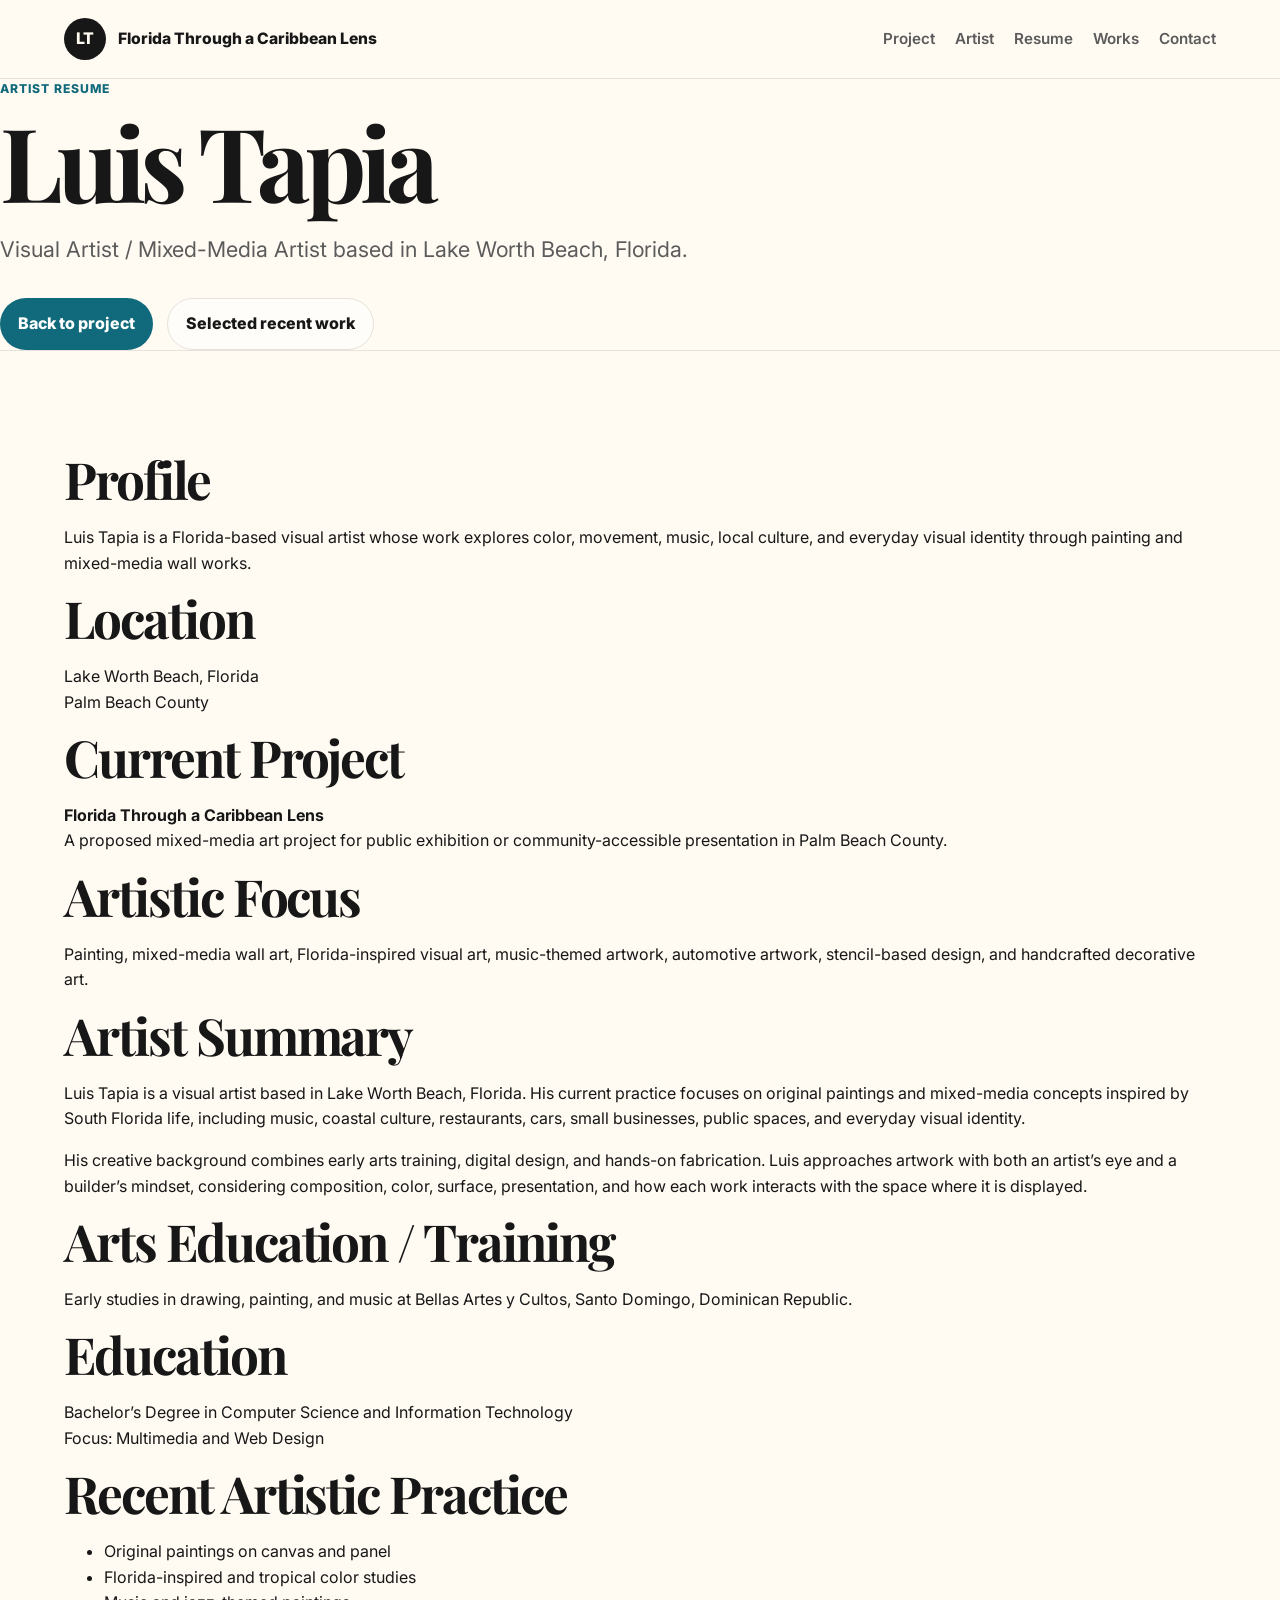
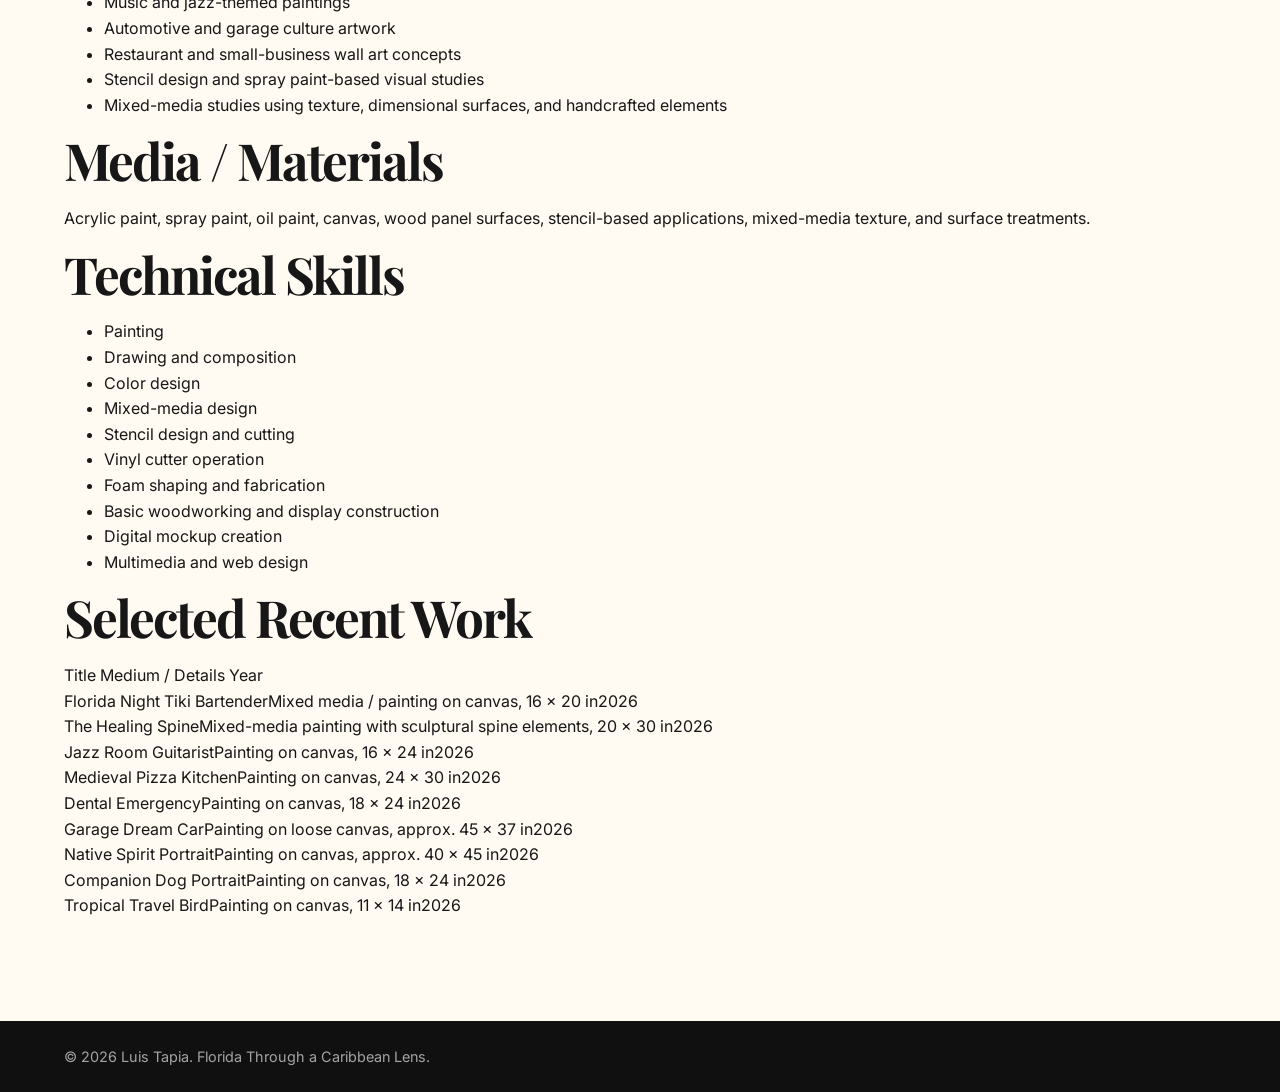
==== resume.html @ c3d3dc78 "Add files via upload" ====
<!doctype html>
<html lang="en">
<head>
  <meta charset="utf-8">
  <meta name="viewport" content="width=device-width, initial-scale=1">
  <title>Artist Resume | Luis Tapia</title>
  <meta name="description" content="Artist resume for Luis Tapia, a Lake Worth Beach based visual artist and mixed-media artist developing Florida Through a Caribbean Lens.">
  <link rel="preconnect" href="https://fonts.googleapis.com">
  <link rel="preconnect" href="https://fonts.gstatic.com" crossorigin>
  <link href="https://fonts.googleapis.com/css2?family=Inter:wght@400;500;600;700;800&family=Playfair+Display:wght@600;700&display=swap" rel="stylesheet">
  <link rel="stylesheet" href="styles.css">
</head>
<body>
  <header class="site-header">
    <a class="brand" href="index.html#top" aria-label="Florida Through a Caribbean Lens home">
      <span class="brand-mark">LT</span>
      <span class="brand-text">Florida Through a Caribbean Lens</span>
    </a>
    <nav class="nav" aria-label="Main navigation">
      <a href="index.html#project">Project</a>
      <a href="index.html#artist">Artist</a>
      <a class="active" href="resume.html">Resume</a>
      <a href="index.html#works">Works</a>
      <a href="index.html#contact">Contact</a>
    </nav>
  </header>

  <main>
    <section class="resume-hero">
      <p class="eyebrow">Artist Resume</p>
      <h1>Luis Tapia</h1>
      <p class="hero-text">Visual Artist / Mixed-Media Artist based in Lake Worth Beach, Florida.</p>
      <div class="hero-actions">
        <a class="button primary" href="index.html">Back to project</a>
        <a class="button secondary" href="#selected-work">Selected recent work</a>
      </div>
    </section>

    <section class="section resume-section">
      <div class="resume-layout">
        <aside class="resume-sidebar">
          <div class="resume-card">
            <h2>Profile</h2>
            <p>Luis Tapia is a Florida-based visual artist whose work explores color, movement, music, local culture, and everyday visual identity through painting and mixed-media wall works.</p>
          </div>
          <div class="resume-card">
            <h2>Location</h2>
            <p>Lake Worth Beach, Florida<br>Palm Beach County</p>
          </div>
          <div class="resume-card">
            <h2>Current Project</h2>
            <p><strong>Florida Through a Caribbean Lens</strong><br>A proposed mixed-media art project for public exhibition or community-accessible presentation in Palm Beach County.</p>
          </div>
        </aside>

        <div class="resume-main">
          <article class="resume-block">
            <h2>Artistic Focus</h2>
            <p>Painting, mixed-media wall art, Florida-inspired visual art, music-themed artwork, automotive artwork, stencil-based design, and handcrafted decorative art.</p>
          </article>

          <article class="resume-block">
            <h2>Artist Summary</h2>
            <p>Luis Tapia is a visual artist based in Lake Worth Beach, Florida. His current practice focuses on original paintings and mixed-media concepts inspired by South Florida life, including music, coastal culture, restaurants, cars, small businesses, public spaces, and everyday visual identity.</p>
            <p>His creative background combines early arts training, digital design, and hands-on fabrication. Luis approaches artwork with both an artist’s eye and a builder’s mindset, considering composition, color, surface, presentation, and how each work interacts with the space where it is displayed.</p>
          </article>

          <article class="resume-block">
            <h2>Arts Education / Training</h2>
            <p>Early studies in drawing, painting, and music at Bellas Artes y Cultos, Santo Domingo, Dominican Republic.</p>
          </article>

          <article class="resume-block">
            <h2>Education</h2>
            <p>Bachelor’s Degree in Computer Science and Information Technology<br>Focus: Multimedia and Web Design</p>
          </article>

          <article class="resume-block">
            <h2>Recent Artistic Practice</h2>
            <ul class="plain-list">
              <li>Original paintings on canvas and panel</li>
              <li>Florida-inspired and tropical color studies</li>
              <li>Music and jazz-themed paintings</li>
              <li>Automotive and garage culture artwork</li>
              <li>Restaurant and small-business wall art concepts</li>
              <li>Stencil design and spray paint-based visual studies</li>
              <li>Mixed-media studies using texture, dimensional surfaces, and handcrafted elements</li>
            </ul>
          </article>

          <article class="resume-block">
            <h2>Media / Materials</h2>
            <p>Acrylic paint, spray paint, oil paint, canvas, wood panel surfaces, stencil-based applications, mixed-media texture, and surface treatments.</p>
          </article>

          <article class="resume-block">
            <h2>Technical Skills</h2>
            <ul class="tag-list">
              <li>Painting</li>
              <li>Drawing and composition</li>
              <li>Color design</li>
              <li>Mixed-media design</li>
              <li>Stencil design and cutting</li>
              <li>Vinyl cutter operation</li>
              <li>Foam shaping and fabrication</li>
              <li>Basic woodworking and display construction</li>
              <li>Digital mockup creation</li>
              <li>Multimedia and web design</li>
            </ul>
          </article>

          <article id="selected-work" class="resume-block">
            <h2>Selected Recent Work</h2>
            <div class="resume-table" role="table" aria-label="Selected recent work">
              <div role="row" class="resume-table-head">
                <span role="columnheader">Title</span>
                <span role="columnheader">Medium / Details</span>
                <span role="columnheader">Year</span>
              </div>
              <div role="row"><span>Florida Night Tiki Bartender</span><span>Mixed media / painting on canvas, 16 × 20 in</span><span>2026</span></div>
              <div role="row"><span>The Healing Spine</span><span>Mixed-media painting with sculptural spine elements, 20 × 30 in</span><span>2026</span></div>
              <div role="row"><span>Jazz Room Guitarist</span><span>Painting on canvas, 16 × 24 in</span><span>2026</span></div>
              <div role="row"><span>Medieval Pizza Kitchen</span><span>Painting on canvas, 24 × 30 in</span><span>2026</span></div>
              <div role="row"><span>Dental Emergency</span><span>Painting on canvas, 18 × 24 in</span><span>2026</span></div>
              <div role="row"><span>Garage Dream Car</span><span>Painting on loose canvas, approx. 45 × 37 in</span><span>2026</span></div>
              <div role="row"><span>Native Spirit Portrait</span><span>Painting on canvas, approx. 40 × 45 in</span><span>2026</span></div>
              <div role="row"><span>Companion Dog Portrait</span><span>Painting on canvas, 18 × 24 in</span><span>2026</span></div>
              <div role="row"><span>Tropical Travel Bird</span><span>Painting on canvas, 11 × 14 in</span><span>2026</span></div>
            </div>
          </article>
        </div>
      </div>
    </section>
  </main>

  <footer class="site-footer">
    <p>© <span id="year"></span> Luis Tapia. Florida Through a Caribbean Lens.</p>
  </footer>

  <script>
    document.getElementById('year').textContent = new Date().getFullYear();
  </script>
</body>
</html>
---- styles.css ----
:root {
  --ink: #171717;
  --muted: #5b5b5b;
  --line: #e7e2da;
  --paper: #fffaf2;
  --paper-alt: #f4ecdf;
  --accent: #116a7b;
  --accent-dark: #0b4652;
  --coral: #d9664c;
  --sun: #f2b84b;
  --white: #ffffff;
  --shadow: 0 22px 60px rgba(23, 23, 23, 0.12);
}

* { box-sizing: border-box; }
html { scroll-behavior: smooth; }
body {
  margin: 0;
  font-family: Inter, system-ui, -apple-system, BlinkMacSystemFont, "Segoe UI", sans-serif;
  color: var(--ink);
  background: var(--paper);
  line-height: 1.6;
}

a { color: inherit; }

.site-header {
  position: sticky;
  top: 0;
  z-index: 20;
  display: flex;
  align-items: center;
  justify-content: space-between;
  gap: 24px;
  padding: 18px clamp(20px, 5vw, 72px);
  background: rgba(255, 250, 242, 0.92);
  backdrop-filter: blur(14px);
  border-bottom: 1px solid var(--line);
}

.brand {
  display: inline-flex;
  align-items: center;
  gap: 12px;
  text-decoration: none;
  font-weight: 800;
}

.brand-mark {
  display: inline-grid;
  place-items: center;
  width: 42px;
  height: 42px;
  border-radius: 50%;
  background: var(--ink);
  color: var(--paper);
  font-weight: 800;
  letter-spacing: -0.05em;
}

.brand-text { font-size: 0.98rem; }

.nav {
  display: flex;
  align-items: center;
  gap: 20px;
  font-size: 0.95rem;
  color: var(--muted);
}

.nav a {
  text-decoration: none;
  font-weight: 600;
}

.nav a:hover { color: var(--ink); }

.hero {
  display: grid;
  grid-template-columns: minmax(0, 1.4fr) minmax(280px, 0.6fr);
  gap: clamp(32px, 7vw, 88px);
  align-items: center;
  min-height: 78vh;
  padding: clamp(64px, 10vw, 128px) clamp(20px, 5vw, 72px);
  background:
    radial-gradient(circle at 80% 20%, rgba(242, 184, 75, 0.28), transparent 34%),
    radial-gradient(circle at 18% 12%, rgba(217, 102, 76, 0.18), transparent 28%),
    linear-gradient(135deg, #fffaf2 0%, #f7efe3 100%);
}

.eyebrow,
.section-kicker {
  margin: 0 0 14px;
  color: var(--accent);
  font-weight: 800;
  letter-spacing: 0.08em;
  text-transform: uppercase;
  font-size: 0.76rem;
}

h1, h2, h3, p { margin-top: 0; }

h1 {
  max-width: 920px;
  margin-bottom: 22px;
  font-family: "Playfair Display", Georgia, serif;
  font-size: clamp(3.1rem, 8vw, 7.2rem);
  line-height: 0.95;
  letter-spacing: -0.055em;
}

h2 {
  font-family: "Playfair Display", Georgia, serif;
  font-size: clamp(2rem, 4vw, 3.8rem);
  line-height: 1.05;
  letter-spacing: -0.04em;
  margin-bottom: 18px;
}

h3 {
  font-size: 1.15rem;
  line-height: 1.25;
  margin-bottom: 8px;
}

.hero-text {
  max-width: 760px;
  color: var(--muted);
  font-size: clamp(1.08rem, 2vw, 1.35rem);
}

.hero-actions {
  display: flex;
  flex-wrap: wrap;
  gap: 14px;
  margin-top: 32px;
}

.button {
  display: inline-flex;
  align-items: center;
  justify-content: center;
  min-height: 48px;
  padding: 12px 18px;
  border-radius: 999px;
  text-decoration: none;
  font-weight: 800;
}

.button.primary {
  color: var(--white);
  background: var(--accent);
}

.button.primary:hover { background: var(--accent-dark); }

.button.secondary {
  border: 1px solid var(--line);
  color: var(--ink);
  background: rgba(255, 255, 255, 0.6);
}

.hero-card {
  padding: 32px;
  border-radius: 30px;
  background: var(--ink);
  color: var(--white);
  box-shadow: var(--shadow);
  transform: rotate(1deg);
}

.card-label {
  margin-bottom: 8px;
  color: var(--sun);
  font-size: 0.8rem;
  text-transform: uppercase;
  letter-spacing: 0.08em;
  font-weight: 800;
}

.card-title {
  margin-bottom: 16px;
  font-family: "Playfair Display", Georgia, serif;
  font-size: 2rem;
  line-height: 1.05;
}

.card-detail { color: rgba(255, 255, 255, 0.78); }

.section {
  padding: clamp(56px, 8vw, 110px) clamp(20px, 5vw, 72px);
  border-top: 1px solid var(--line);
}

.two-column {
  display: grid;
  grid-template-columns: minmax(220px, 0.8fr) minmax(0, 1.2fr);
  gap: clamp(30px, 6vw, 84px);
}

.section-body {
  color: var(--muted);
  font-size: 1.08rem;
}

.section-body p { margin-bottom: 18px; }
.muted { background: var(--paper-alt); }

.grid-three {
  display: grid;
  grid-template-columns: repeat(3, minmax(0, 1fr));
  gap: 18px;
  background: var(--accent-dark);
}

.info-card {
  min-height: 210px;
  padding: 28px;
  border-radius: 24px;
  background: rgba(255, 255, 255, 0.95);
}

.info-card p { color: var(--muted); margin: 0; }

.section-header {
  max-width: 780px;
  margin-bottom: 34px;
}

.section-header p { color: var(--muted); font-size: 1.08rem; }

.work-grid {
  display: grid;
  grid-template-columns: repeat(3, minmax(0, 1fr));
  gap: 18px;
}

.work-card {
  border: 1px solid var(--line);
  border-radius: 24px;
  overflow: hidden;
  background: var(--white);
  box-shadow: 0 16px 40px rgba(23, 23, 23, 0.06);
}

.work-image {
  display: grid;
  place-items: center;
  aspect-ratio: 4 / 3;
  font-weight: 800;
  color: rgba(255, 255, 255, 0.82);
  letter-spacing: 0.08em;
  text-transform: uppercase;
  background:
    linear-gradient(135deg, rgba(17, 106, 123, 0.95), rgba(217, 102, 76, 0.95)),
    radial-gradient(circle at 20% 20%, rgba(242, 184, 75, 0.7), transparent 36%);
}

.work-card h3,
.work-card p {
  padding-inline: 20px;
}

.work-card h3 {
  margin-top: 20px;
}

.work-card p {
  color: var(--muted);
  font-size: 0.95rem;
  margin-bottom: 22px;
}

.check-list {
  display: grid;
  gap: 12px;
  padding: 0;
  margin: 0;
  list-style: none;
}

.check-list li {
  position: relative;
  padding-left: 34px;
}

.check-list li::before {
  content: "✓";
  position: absolute;
  left: 0;
  top: 0;
  display: inline-grid;
  place-items: center;
  width: 24px;
  height: 24px;
  border-radius: 50%;
  color: var(--white);
  background: var(--accent);
  font-size: 0.85rem;
  font-weight: 900;
}

.contact-section {
  background: var(--ink);
  color: var(--white);
}

.contact-section .section-kicker { color: var(--sun); }
.contact-section p { color: rgba(255, 255, 255, 0.78); }
.small-note { font-size: 0.95rem; }

.site-footer {
  padding: 24px clamp(20px, 5vw, 72px);
  background: #101010;
  color: rgba(255, 255, 255, 0.62);
  font-size: 0.9rem;
}

.site-footer p { margin: 0; }

@media (max-width: 900px) {
  .site-header {
    align-items: flex-start;
    flex-direction: column;
  }

  .nav {
    flex-wrap: wrap;
    gap: 12px 18px;
  }

  .hero,
  .two-column,
  .grid-three,
  .work-grid {
    grid-template-columns: 1fr;
  }

  .hero { min-height: auto; }
}

@media (max-width: 560px) {
  .brand-text { max-width: 220px; }
  .hero-card { transform: none; }
}
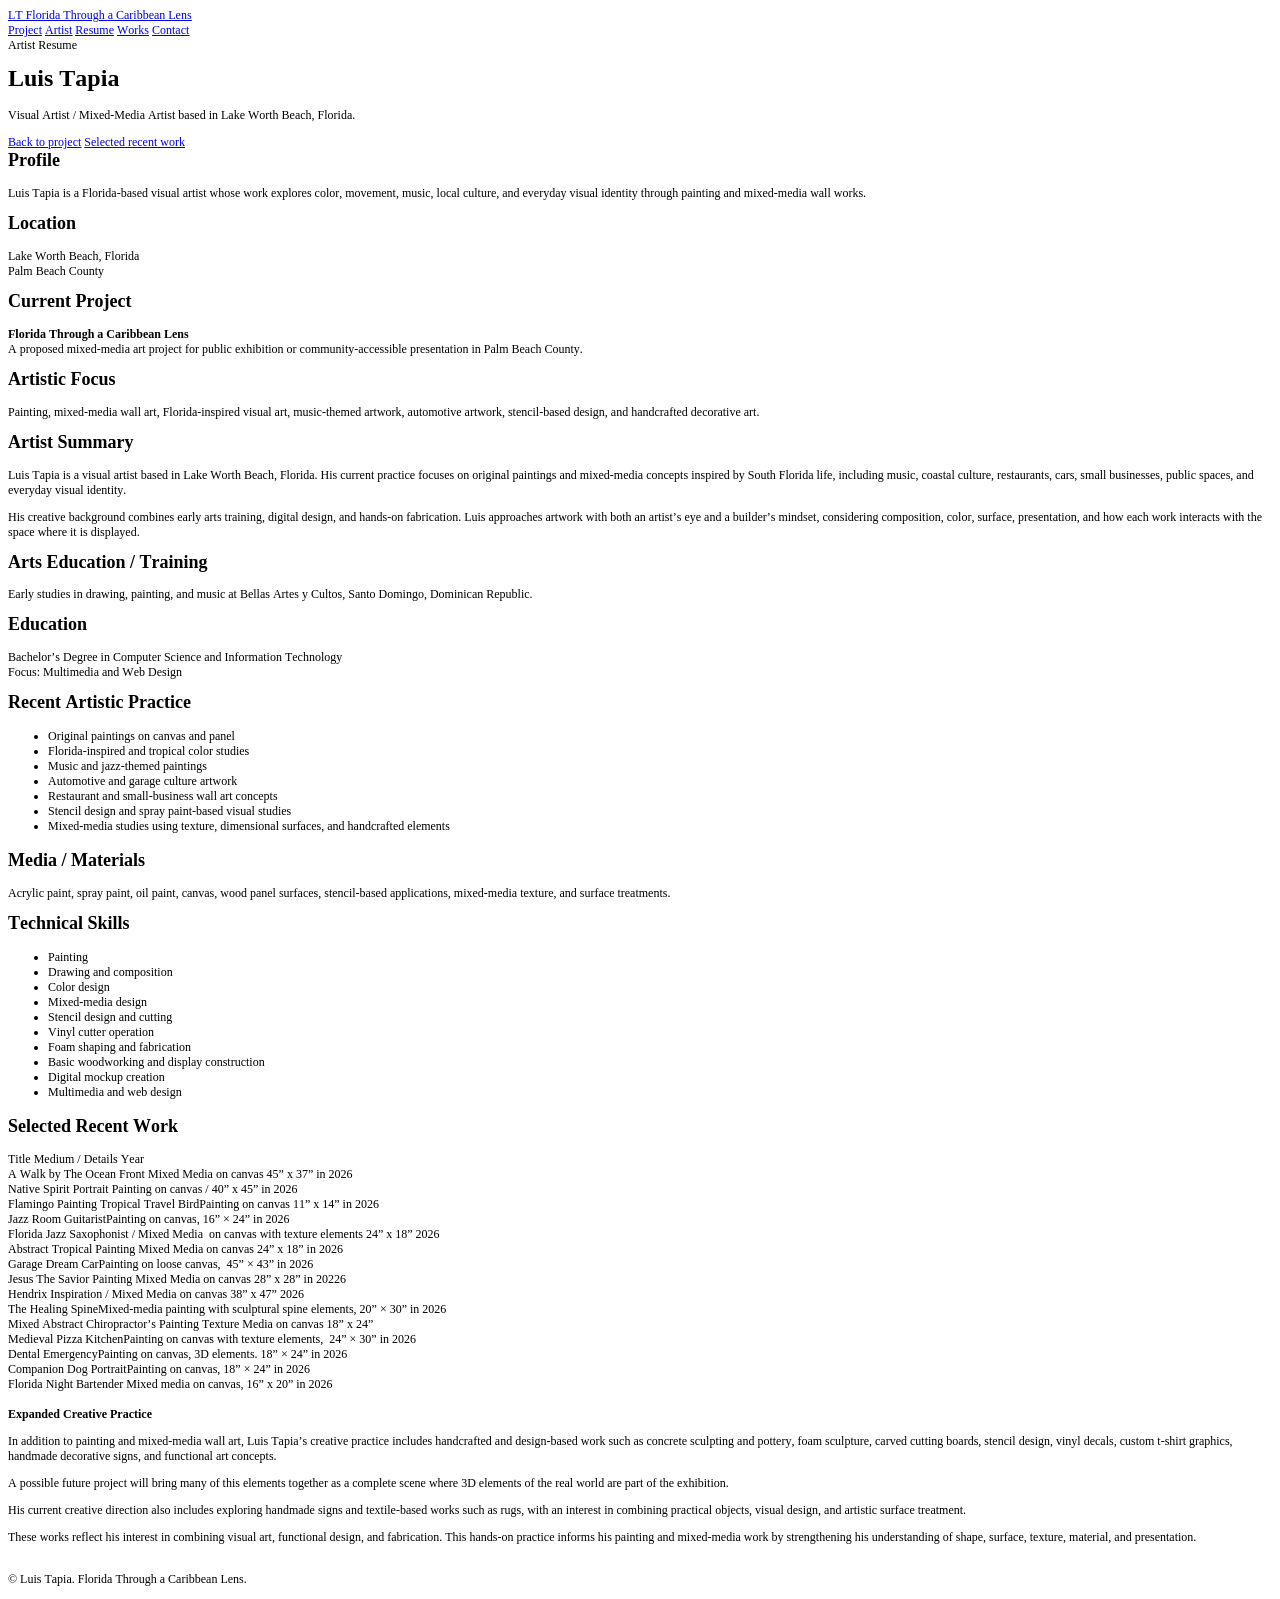
==== commit d380d662: "Add files via upload" ====
--- a/resume.html
+++ b/resume.html
@@ -1,144 +1,100 @@
-<!doctype html>
-<html lang="en">
+<!DOCTYPE html PUBLIC "-//W3C//DTD HTML 4.01//EN" "http://www.w3.org/TR/html4/strict.dtd">
+<html>
 <head>
-  <meta charset="utf-8">
-  <meta name="viewport" content="width=device-width, initial-scale=1">
-  <title>Artist Resume | Luis Tapia</title>
-  <meta name="description" content="Artist resume for Luis Tapia, a Lake Worth Beach based visual artist and mixed-media artist developing Florida Through a Caribbean Lens.">
-  <link rel="preconnect" href="https://fonts.googleapis.com">
-  <link rel="preconnect" href="https://fonts.gstatic.com" crossorigin>
-  <link href="https://fonts.googleapis.com/css2?family=Inter:wght@400;500;600;700;800&family=Playfair+Display:wght@600;700&display=swap" rel="stylesheet">
-  <link rel="stylesheet" href="styles.css">
+  <meta http-equiv="Content-Type" content="text/html; charset=utf-8">
+  <meta http-equiv="Content-Style-Type" content="text/css">
+  <title></title>
+  <meta name="Description" content="Artist resume for Luis Tapia, a Lake Worth Beach based visual artist and mixed-media artist developing Florida Through a Caribbean Lens.">
+  <meta name="Generator" content="Cocoa HTML Writer">
+  <meta name="CocoaVersion" content="2685.3">
+  <style type="text/css">
+    p.p1 {margin: 0.0px 0.0px 0.0px 0.0px; font: 12.0px Times; color: #0000e9; -webkit-text-stroke: #0000e9}
+    p.p2 {margin: 0.0px 0.0px 12.0px 0.0px; font: 12.0px Times; -webkit-text-stroke: #000000}
+    p.p5 {margin: 0.0px 0.0px 0.0px 0.0px; font: 12.0px Times; -webkit-text-stroke: #000000}
+    p.p6 {margin: 0.0px 0.0px 0.0px 0.0px; font: 12.0px Times; -webkit-text-stroke: #000000; min-height: 14.0px}
+    li.li5 {margin: 0.0px 0.0px 0.0px 0.0px; font: 12.0px Times; -webkit-text-stroke: #000000}
+    span.s1 {text-decoration: underline ; font-kerning: none}
+    span.s2 {font-kerning: none; color: #000000; -webkit-text-stroke: 0px #000000}
+    span.s3 {text-decoration: underline ; font-kerning: none; -webkit-text-stroke: 0px #0000e9}
+    span.s4 {font-kerning: none}
+    span.s5 {-webkit-text-stroke: 0px #000000}
+    ul.ul1 {list-style-type: disc}
+  </style>
 </head>
 <body>
-  <header class="site-header">
-    <a class="brand" href="index.html#top" aria-label="Florida Through a Caribbean Lens home">
-      <span class="brand-mark">LT</span>
-      <span class="brand-text">Florida Through a Caribbean Lens</span>
-    </a>
-    <nav class="nav" aria-label="Main navigation">
-      <a href="index.html#project">Project</a>
-      <a href="index.html#artist">Artist</a>
-      <a class="active" href="resume.html">Resume</a>
-      <a href="index.html#works">Works</a>
-      <a href="index.html#contact">Contact</a>
-    </nav>
-  </header>
-
-  <main>
-    <section class="resume-hero">
-      <p class="eyebrow">Artist Resume</p>
-      <h1>Luis Tapia</h1>
-      <p class="hero-text">Visual Artist / Mixed-Media Artist based in Lake Worth Beach, Florida.</p>
-      <div class="hero-actions">
-        <a class="button primary" href="index.html">Back to project</a>
-        <a class="button secondary" href="#selected-work">Selected recent work</a>
-      </div>
-    </section>
-
-    <section class="section resume-section">
-      <div class="resume-layout">
-        <aside class="resume-sidebar">
-          <div class="resume-card">
-            <h2>Profile</h2>
-            <p>Luis Tapia is a Florida-based visual artist whose work explores color, movement, music, local culture, and everyday visual identity through painting and mixed-media wall works.</p>
-          </div>
-          <div class="resume-card">
-            <h2>Location</h2>
-            <p>Lake Worth Beach, Florida<br>Palm Beach County</p>
-          </div>
-          <div class="resume-card">
-            <h2>Current Project</h2>
-            <p><strong>Florida Through a Caribbean Lens</strong><br>A proposed mixed-media art project for public exhibition or community-accessible presentation in Palm Beach County.</p>
-          </div>
-        </aside>
-
-        <div class="resume-main">
-          <article class="resume-block">
-            <h2>Artistic Focus</h2>
-            <p>Painting, mixed-media wall art, Florida-inspired visual art, music-themed artwork, automotive artwork, stencil-based design, and handcrafted decorative art.</p>
-          </article>
-
-          <article class="resume-block">
-            <h2>Artist Summary</h2>
-            <p>Luis Tapia is a visual artist based in Lake Worth Beach, Florida. His current practice focuses on original paintings and mixed-media concepts inspired by South Florida life, including music, coastal culture, restaurants, cars, small businesses, public spaces, and everyday visual identity.</p>
-            <p>His creative background combines early arts training, digital design, and hands-on fabrication. Luis approaches artwork with both an artist’s eye and a builder’s mindset, considering composition, color, surface, presentation, and how each work interacts with the space where it is displayed.</p>
-          </article>
-
-          <article class="resume-block">
-            <h2>Arts Education / Training</h2>
-            <p>Early studies in drawing, painting, and music at Bellas Artes y Cultos, Santo Domingo, Dominican Republic.</p>
-          </article>
-
-          <article class="resume-block">
-            <h2>Education</h2>
-            <p>Bachelor’s Degree in Computer Science and Information Technology<br>Focus: Multimedia and Web Design</p>
-          </article>
-
-          <article class="resume-block">
-            <h2>Recent Artistic Practice</h2>
-            <ul class="plain-list">
-              <li>Original paintings on canvas and panel</li>
-              <li>Florida-inspired and tropical color studies</li>
-              <li>Music and jazz-themed paintings</li>
-              <li>Automotive and garage culture artwork</li>
-              <li>Restaurant and small-business wall art concepts</li>
-              <li>Stencil design and spray paint-based visual studies</li>
-              <li>Mixed-media studies using texture, dimensional surfaces, and handcrafted elements</li>
-            </ul>
-          </article>
-
-          <article class="resume-block">
-            <h2>Media / Materials</h2>
-            <p>Acrylic paint, spray paint, oil paint, canvas, wood panel surfaces, stencil-based applications, mixed-media texture, and surface treatments.</p>
-          </article>
-
-          <article class="resume-block">
-            <h2>Technical Skills</h2>
-            <ul class="tag-list">
-              <li>Painting</li>
-              <li>Drawing and composition</li>
-              <li>Color design</li>
-              <li>Mixed-media design</li>
-              <li>Stencil design and cutting</li>
-              <li>Vinyl cutter operation</li>
-              <li>Foam shaping and fabrication</li>
-              <li>Basic woodworking and display construction</li>
-              <li>Digital mockup creation</li>
-              <li>Multimedia and web design</li>
-            </ul>
-          </article>
-
-          <article id="selected-work" class="resume-block">
-            <h2>Selected Recent Work</h2>
-            <div class="resume-table" role="table" aria-label="Selected recent work">
-              <div role="row" class="resume-table-head">
-                <span role="columnheader">Title</span>
-                <span role="columnheader">Medium / Details</span>
-                <span role="columnheader">Year</span>
-              </div>
-              <div role="row"><span>Florida Night Tiki Bartender</span><span>Mixed media / painting on canvas, 16 × 20 in</span><span>2026</span></div>
-              <div role="row"><span>The Healing Spine</span><span>Mixed-media painting with sculptural spine elements, 20 × 30 in</span><span>2026</span></div>
-              <div role="row"><span>Jazz Room Guitarist</span><span>Painting on canvas, 16 × 24 in</span><span>2026</span></div>
-              <div role="row"><span>Medieval Pizza Kitchen</span><span>Painting on canvas, 24 × 30 in</span><span>2026</span></div>
-              <div role="row"><span>Dental Emergency</span><span>Painting on canvas, 18 × 24 in</span><span>2026</span></div>
-              <div role="row"><span>Garage Dream Car</span><span>Painting on loose canvas, approx. 45 × 37 in</span><span>2026</span></div>
-              <div role="row"><span>Native Spirit Portrait</span><span>Painting on canvas, approx. 40 × 45 in</span><span>2026</span></div>
-              <div role="row"><span>Companion Dog Portrait</span><span>Painting on canvas, 18 × 24 in</span><span>2026</span></div>
-              <div role="row"><span>Tropical Travel Bird</span><span>Painting on canvas, 11 × 14 in</span><span>2026</span></div>
-            </div>
-          </article>
-        </div>
-      </div>
-    </section>
-  </main>
-
-  <footer class="site-footer">
-    <p>© <span id="year"></span> Luis Tapia. Florida Through a Caribbean Lens.</p>
-  </footer>
-
-  <script>
-    document.getElementById('year').textContent = new Date().getFullYear();
-  </script>
+<p class="p1"><span class="s1"><a href="file:///Users/luistapia/Downloads/index.html#top">LT Florida Through a Caribbean Lens</a></span></p>
+<p class="p1"><span class="s1"><a href="file:///Users/luistapia/Downloads/index.html#project">Project</a></span><span class="s2"> <a href="file:///Users/luistapia/Downloads/index.html#artist"><span class="s3">Artist</span></a> <a href="file:///Users/luistapia/Downloads/resume.html"><span class="s3">Resume</span></a> <a href="file:///Users/luistapia/Downloads/index.html#works"><span class="s3">Works</span></a> <a href="file:///Users/luistapia/Downloads/index.html#contact"><span class="s3">Contact</span></a></span></p>
+<p class="p2"><span class="s4">Artist Resume</span></p>
+<h1 style="margin: 0.0px 0.0px 16.1px 0.0px; font: 24.0px Times; -webkit-text-stroke: #000000"><span class="s4"><b>Luis Tapia</b></span></h1>
+<p class="p2"><span class="s4">Visual Artist / Mixed-Media Artist based in Lake Worth Beach, Florida.</span></p>
+<p class="p1"><span class="s1"><a href="file:///Users/luistapia/Downloads/index.html">Back to project</a></span><span class="s2"> </span><span class="s1">Selected recent work</span></p>
+<h2 style="margin: 0.0px 0.0px 14.9px 0.0px; font: 18.0px Times; -webkit-text-stroke: #000000"><span class="s4"><b>Profile</b></span></h2>
+<p class="p2"><span class="s4">Luis Tapia is a Florida-based visual artist whose work explores color, movement, music, local culture, and everyday visual identity through painting and mixed-media wall works.</span></p>
+<h2 style="margin: 0.0px 0.0px 14.9px 0.0px; font: 18.0px Times; -webkit-text-stroke: #000000"><span class="s4"><b>Location</b></span></h2>
+<p class="p2"><span class="s4">Lake Worth Beach, Florida<br>
+Palm Beach County</span></p>
+<h2 style="margin: 0.0px 0.0px 14.9px 0.0px; font: 18.0px Times; -webkit-text-stroke: #000000"><span class="s4"><b>Current Project</b></span></h2>
+<p class="p2"><span class="s4"><b>Florida Through a Caribbean Lens</b><br>
+A proposed mixed-media art project for public exhibition or community-accessible presentation in Palm Beach County.</span></p>
+<h2 style="margin: 0.0px 0.0px 14.9px 0.0px; font: 18.0px Times; -webkit-text-stroke: #000000"><span class="s4"><b>Artistic Focus</b></span></h2>
+<p class="p2"><span class="s4">Painting, mixed-media wall art, Florida-inspired visual art, music-themed artwork, automotive artwork, stencil-based design, and handcrafted decorative art.</span></p>
+<h2 style="margin: 0.0px 0.0px 14.9px 0.0px; font: 18.0px Times; -webkit-text-stroke: #000000"><span class="s4"><b>Artist Summary</b></span></h2>
+<p class="p2"><span class="s4">Luis Tapia is a visual artist based in Lake Worth Beach, Florida. His current practice focuses on original paintings and mixed-media concepts inspired by South Florida life, including music, coastal culture, restaurants, cars, small businesses, public spaces, and everyday visual identity.</span></p>
+<p class="p2"><span class="s4">His creative background combines early arts training, digital design, and hands-on fabrication. Luis approaches artwork with both an artist’s eye and a builder’s mindset, considering composition, color, surface, presentation, and how each work interacts with the space where it is displayed.</span></p>
+<h2 style="margin: 0.0px 0.0px 14.9px 0.0px; font: 18.0px Times; -webkit-text-stroke: #000000"><span class="s4"><b>Arts Education / Training</b></span></h2>
+<p class="p2"><span class="s4">Early studies in drawing, painting, and music at Bellas Artes y Cultos, Santo Domingo, Dominican Republic.</span></p>
+<h2 style="margin: 0.0px 0.0px 14.9px 0.0px; font: 18.0px Times; -webkit-text-stroke: #000000"><span class="s4"><b>Education</b></span></h2>
+<p class="p2"><span class="s4">Bachelor’s Degree in Computer Science and Information Technology<br>
+Focus: Multimedia and Web Design</span></p>
+<h2 style="margin: 0.0px 0.0px 14.9px 0.0px; font: 18.0px Times; -webkit-text-stroke: #000000"><span class="s4"><b>Recent Artistic Practice</b></span></h2>
+<ul class="ul1">
+  <li class="li5"><span class="s5"></span><span class="s4">Original paintings on canvas and panel</span></li>
+  <li class="li5"><span class="s5"></span><span class="s4">Florida-inspired and tropical color studies</span></li>
+  <li class="li5"><span class="s5"></span><span class="s4">Music and jazz-themed paintings</span></li>
+  <li class="li5"><span class="s5"></span><span class="s4">Automotive and garage culture artwork</span></li>
+  <li class="li5"><span class="s5"></span><span class="s4">Restaurant and small-business wall art concepts</span></li>
+  <li class="li5"><span class="s5"></span><span class="s4">Stencil design and spray paint-based visual studies</span></li>
+  <li class="li5"><span class="s5"></span><span class="s4">Mixed-media studies using texture, dimensional surfaces, and handcrafted elements</span></li>
+</ul>
+<h2 style="margin: 0.0px 0.0px 14.9px 0.0px; font: 18.0px Times; -webkit-text-stroke: #000000"><span class="s4"><b>Media / Materials</b></span></h2>
+<p class="p2"><span class="s4">Acrylic paint, spray paint, oil paint, canvas, wood panel surfaces, stencil-based applications, mixed-media texture, and surface treatments.</span></p>
+<h2 style="margin: 0.0px 0.0px 14.9px 0.0px; font: 18.0px Times; -webkit-text-stroke: #000000"><span class="s4"><b>Technical Skills</b></span></h2>
+<ul class="ul1">
+  <li class="li5"><span class="s5"></span><span class="s4">Painting</span></li>
+  <li class="li5"><span class="s5"></span><span class="s4">Drawing and composition</span></li>
+  <li class="li5"><span class="s5"></span><span class="s4">Color design</span></li>
+  <li class="li5"><span class="s5"></span><span class="s4">Mixed-media design</span></li>
+  <li class="li5"><span class="s5"></span><span class="s4">Stencil design and cutting</span></li>
+  <li class="li5"><span class="s5"></span><span class="s4">Vinyl cutter operation</span></li>
+  <li class="li5"><span class="s5"></span><span class="s4">Foam shaping and fabrication</span></li>
+  <li class="li5"><span class="s5"></span><span class="s4">Basic woodworking and display construction</span></li>
+  <li class="li5"><span class="s5"></span><span class="s4">Digital mockup creation</span></li>
+  <li class="li5"><span class="s5"></span><span class="s4">Multimedia and web design</span></li>
+</ul>
+<h2 style="margin: 0.0px 0.0px 14.9px 0.0px; font: 18.0px Times; -webkit-text-stroke: #000000"><span class="s4"><b>Selected Recent Work</b></span></h2>
+<p class="p5"><span class="s4">Title Medium / Details Year</span></p>
+<p class="p5"><span class="s4">A Walk by The Ocean Front Mixed Media on canvas 45” x 37” in 2026</span></p>
+<p class="p5"><span class="s4">Native Spirit Portrait Painting on canvas / 40” x 45” in 2026</span></p>
+<p class="p5"><span class="s4">Flamingo Painting Tropical Travel BirdPainting on canvas 11” x 14” in 2026</span></p>
+<p class="p5"><span class="s4">Jazz Room GuitaristPainting on canvas, 16” × 24” in 2026</span></p>
+<p class="p5"><span class="s4">Florida Jazz Saxophonist / Mixed Media<span class="Apple-converted-space">  </span>on canvas with texture elements 24” x 18” 2026</span></p>
+<p class="p5"><span class="s4">Abstract Tropical Painting Mixed Media on canvas 24” x 18” in 2026</span></p>
+<p class="p5"><span class="s4">Garage Dream CarPainting on loose canvas,<span class="Apple-converted-space">  </span>45” × 43” in 2026</span></p>
+<p class="p5"><span class="s4">Jesus The Savior Painting Mixed Media on canvas 28” x 28” in 20226</span></p>
+<p class="p5"><span class="s4">Hendrix Inspiration / Mixed Media on canvas 38” x 47” 2026</span></p>
+<p class="p5"><span class="s4">The Healing SpineMixed-media painting with sculptural spine elements, 20” × 30” in 2026</span></p>
+<p class="p5"><span class="s4">Mixed Abstract Chiropractor’s Painting Texture Media on canvas 18” x 24”</span></p>
+<p class="p5"><span class="s4">Medieval Pizza KitchenPainting on canvas with texture elements,<span class="Apple-converted-space">  </span>24” × 30” in 2026</span></p>
+<p class="p5"><span class="s4">Dental EmergencyPainting on canvas, 3D elements. 18” × 24” in 2026</span></p>
+<p class="p5"><span class="s4">Companion Dog PortraitPainting on canvas, 18” × 24” in 2026</span></p>
+<p class="p5"><span class="s4">Florida Night Bartender Mixed media on canvas, 16” x 20” in 2026</span></p>
+<p class="p6"><span class="s4"></span><br></p>
+<p class="p2"><span class="s4"><b>Expanded Creative Practice</b><b></b></span></p>
+<p class="p2"><span class="s4">In addition to painting and mixed-media wall art, Luis Tapia’s creative practice includes handcrafted and design-based work such as concrete sculpting and pottery, foam sculpture, carved cutting boards, stencil design, vinyl decals, custom t-shirt graphics, handmade decorative signs, and functional art concepts.</span></p>
+<p class="p2"><span class="s4">A possible future project will bring many of this elements together as a complete scene where 3D elements of the real world are part of the exhibition.</span></p>
+<p class="p2"><span class="s4">His current creative direction also includes exploring handmade signs and textile-based works such as rugs, with an interest in combining practical objects, visual design, and artistic surface treatment.</span></p>
+<p class="p2"><span class="s4">These works reflect his interest in combining visual art, functional design, and fabrication. This hands-on practice informs his painting and mixed-media work by strengthening his understanding of shape, surface, texture, material, and presentation.</span></p>
+<p class="p6"><span class="s4"></span><br></p>
+<p class="p2"><span class="s4">© Luis Tapia. Florida Through a Caribbean Lens.</span></p>
 </body>
 </html>
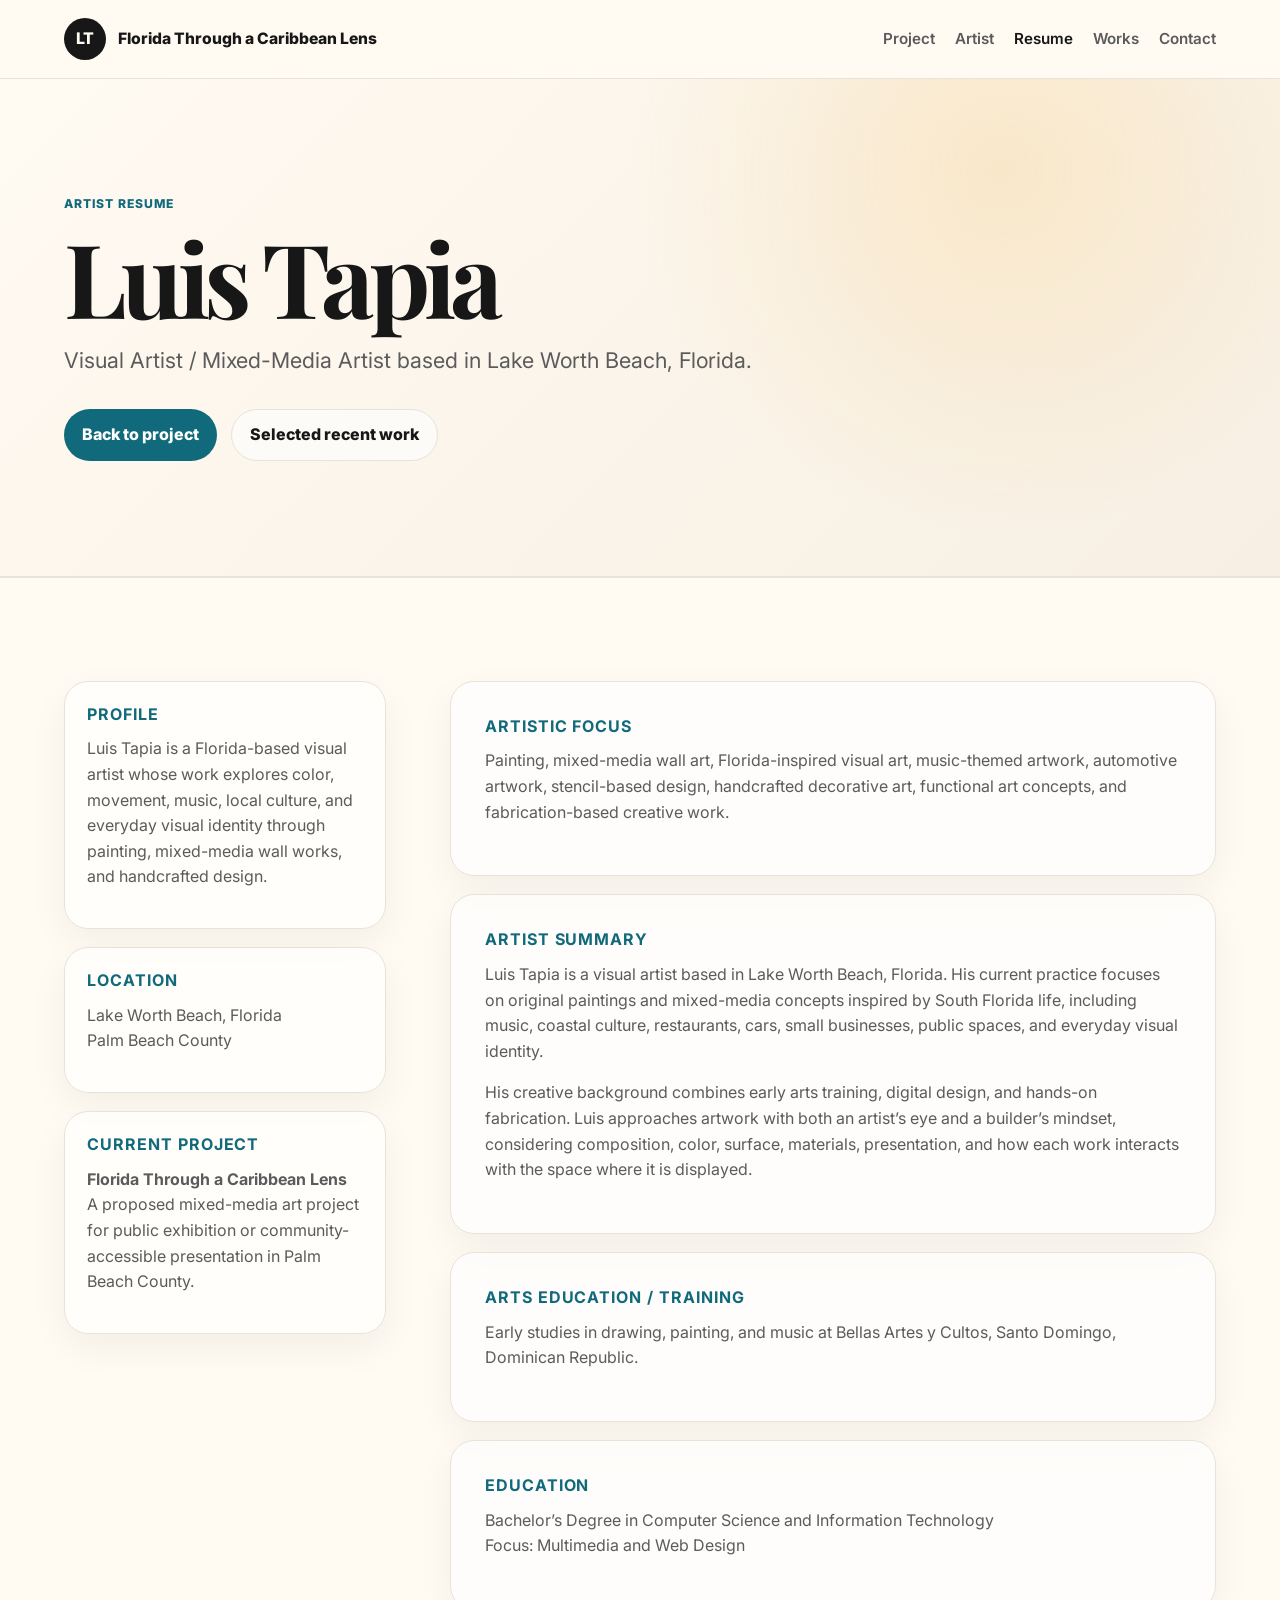
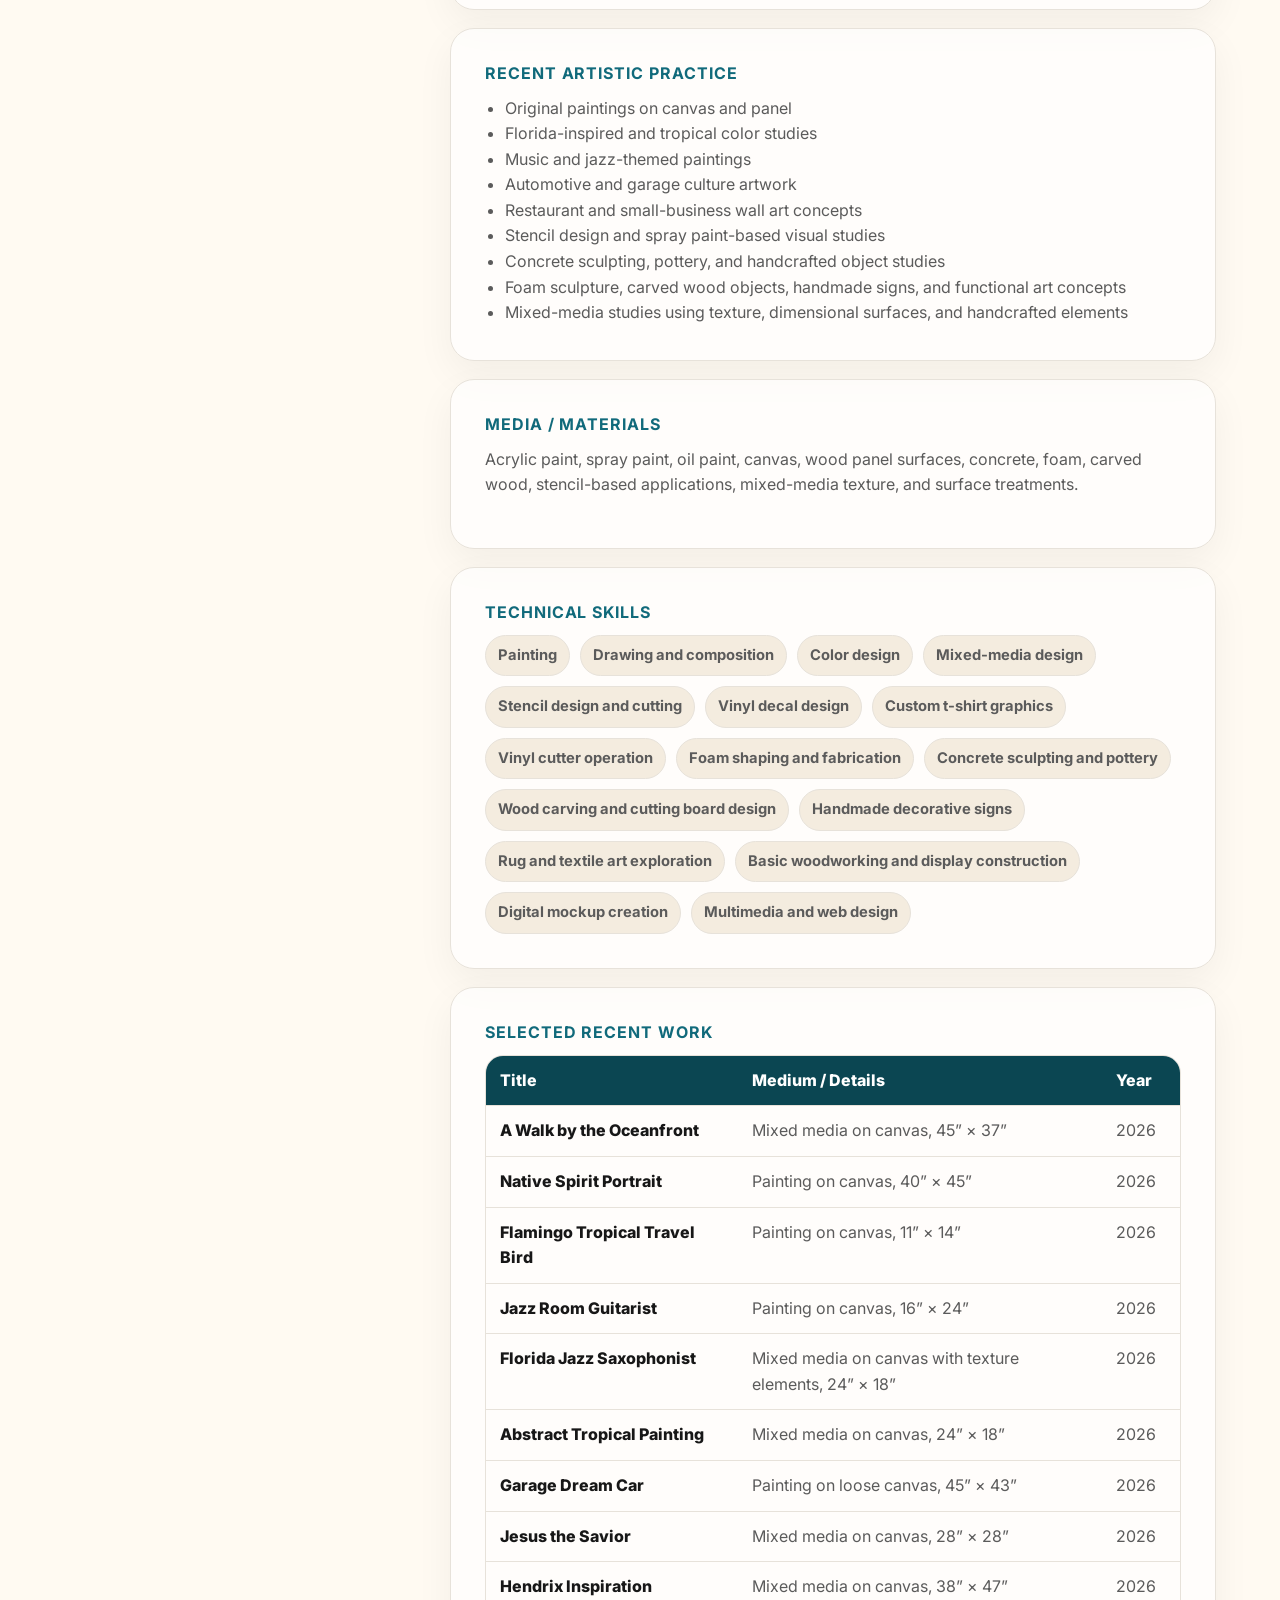
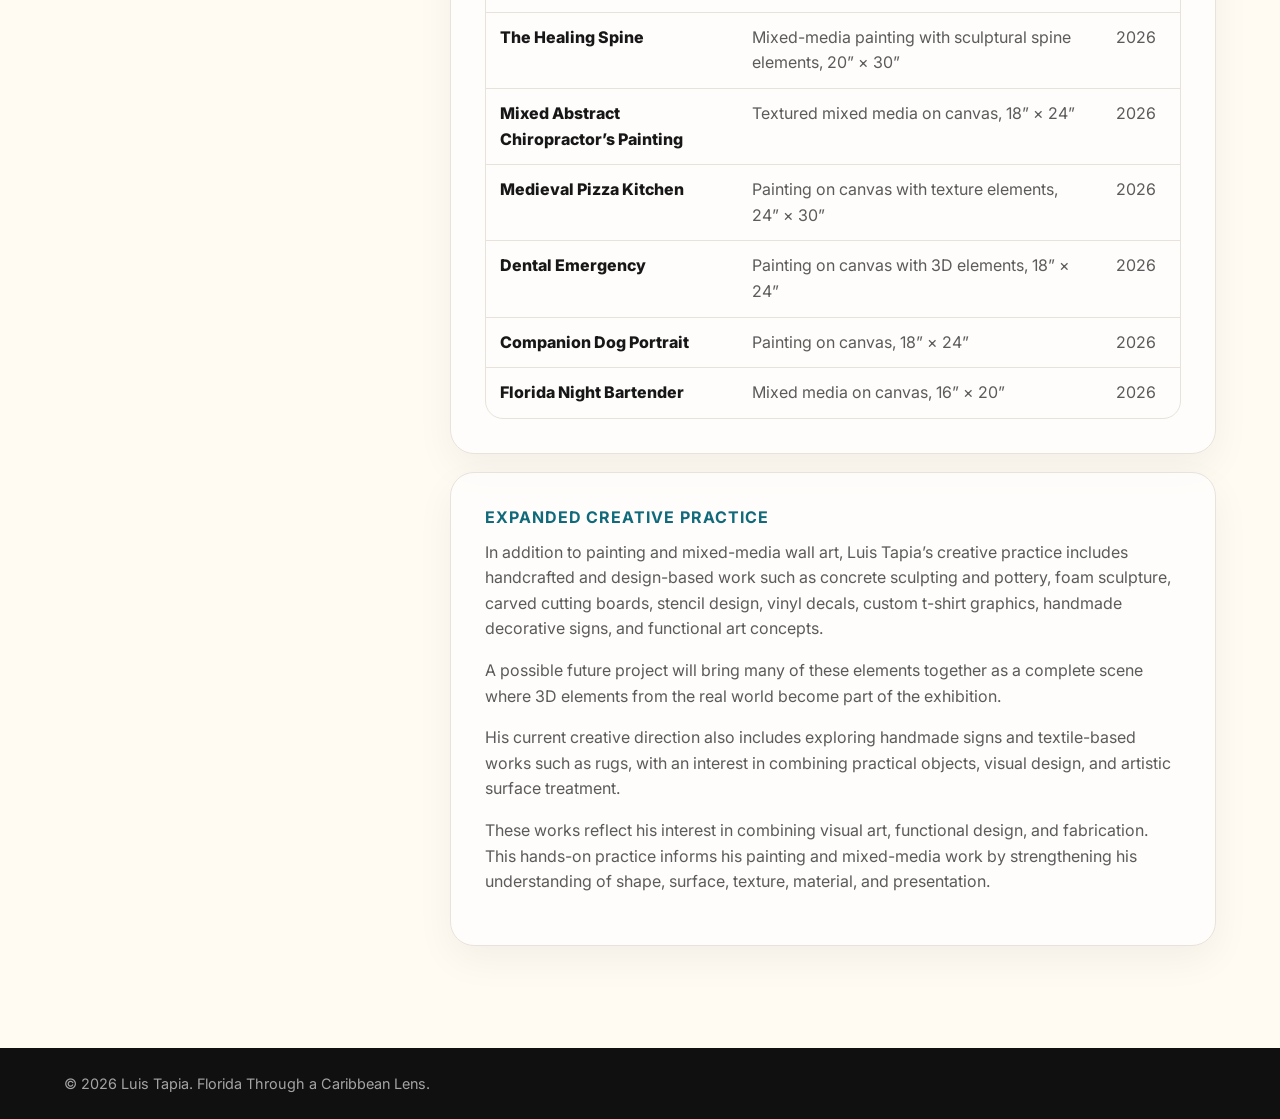
==== commit 2db34cf1: "Add files via upload" ====
--- a/resume.html
+++ b/resume.html
@@ -1,100 +1,166 @@
-<!DOCTYPE html PUBLIC "-//W3C//DTD HTML 4.01//EN" "http://www.w3.org/TR/html4/strict.dtd">
-<html>
+<!doctype html>
+<html lang="en">
 <head>
-  <meta http-equiv="Content-Type" content="text/html; charset=utf-8">
-  <meta http-equiv="Content-Style-Type" content="text/css">
-  <title></title>
-  <meta name="Description" content="Artist resume for Luis Tapia, a Lake Worth Beach based visual artist and mixed-media artist developing Florida Through a Caribbean Lens.">
-  <meta name="Generator" content="Cocoa HTML Writer">
-  <meta name="CocoaVersion" content="2685.3">
-  <style type="text/css">
-    p.p1 {margin: 0.0px 0.0px 0.0px 0.0px; font: 12.0px Times; color: #0000e9; -webkit-text-stroke: #0000e9}
-    p.p2 {margin: 0.0px 0.0px 12.0px 0.0px; font: 12.0px Times; -webkit-text-stroke: #000000}
-    p.p5 {margin: 0.0px 0.0px 0.0px 0.0px; font: 12.0px Times; -webkit-text-stroke: #000000}
-    p.p6 {margin: 0.0px 0.0px 0.0px 0.0px; font: 12.0px Times; -webkit-text-stroke: #000000; min-height: 14.0px}
-    li.li5 {margin: 0.0px 0.0px 0.0px 0.0px; font: 12.0px Times; -webkit-text-stroke: #000000}
-    span.s1 {text-decoration: underline ; font-kerning: none}
-    span.s2 {font-kerning: none; color: #000000; -webkit-text-stroke: 0px #000000}
-    span.s3 {text-decoration: underline ; font-kerning: none; -webkit-text-stroke: 0px #0000e9}
-    span.s4 {font-kerning: none}
-    span.s5 {-webkit-text-stroke: 0px #000000}
-    ul.ul1 {list-style-type: disc}
-  </style>
+  <meta charset="utf-8">
+  <meta name="viewport" content="width=device-width, initial-scale=1">
+  <title>Artist Resume | Luis Tapia</title>
+  <meta name="description" content="Artist resume for Luis Tapia, a Lake Worth Beach based visual artist and mixed-media artist developing Florida Through a Caribbean Lens.">
+  <link rel="preconnect" href="https://fonts.googleapis.com">
+  <link rel="preconnect" href="https://fonts.gstatic.com" crossorigin>
+  <link href="https://fonts.googleapis.com/css2?family=Inter:wght@400;500;600;700;800&family=Playfair+Display:wght@600;700&display=swap" rel="stylesheet">
+  <link rel="stylesheet" href="styles.css">
 </head>
 <body>
-<p class="p1"><span class="s1"><a href="file:///Users/luistapia/Downloads/index.html#top">LT Florida Through a Caribbean Lens</a></span></p>
-<p class="p1"><span class="s1"><a href="file:///Users/luistapia/Downloads/index.html#project">Project</a></span><span class="s2"> <a href="file:///Users/luistapia/Downloads/index.html#artist"><span class="s3">Artist</span></a> <a href="file:///Users/luistapia/Downloads/resume.html"><span class="s3">Resume</span></a> <a href="file:///Users/luistapia/Downloads/index.html#works"><span class="s3">Works</span></a> <a href="file:///Users/luistapia/Downloads/index.html#contact"><span class="s3">Contact</span></a></span></p>
-<p class="p2"><span class="s4">Artist Resume</span></p>
-<h1 style="margin: 0.0px 0.0px 16.1px 0.0px; font: 24.0px Times; -webkit-text-stroke: #000000"><span class="s4"><b>Luis Tapia</b></span></h1>
-<p class="p2"><span class="s4">Visual Artist / Mixed-Media Artist based in Lake Worth Beach, Florida.</span></p>
-<p class="p1"><span class="s1"><a href="file:///Users/luistapia/Downloads/index.html">Back to project</a></span><span class="s2"> </span><span class="s1">Selected recent work</span></p>
-<h2 style="margin: 0.0px 0.0px 14.9px 0.0px; font: 18.0px Times; -webkit-text-stroke: #000000"><span class="s4"><b>Profile</b></span></h2>
-<p class="p2"><span class="s4">Luis Tapia is a Florida-based visual artist whose work explores color, movement, music, local culture, and everyday visual identity through painting and mixed-media wall works.</span></p>
-<h2 style="margin: 0.0px 0.0px 14.9px 0.0px; font: 18.0px Times; -webkit-text-stroke: #000000"><span class="s4"><b>Location</b></span></h2>
-<p class="p2"><span class="s4">Lake Worth Beach, Florida<br>
-Palm Beach County</span></p>
-<h2 style="margin: 0.0px 0.0px 14.9px 0.0px; font: 18.0px Times; -webkit-text-stroke: #000000"><span class="s4"><b>Current Project</b></span></h2>
-<p class="p2"><span class="s4"><b>Florida Through a Caribbean Lens</b><br>
-A proposed mixed-media art project for public exhibition or community-accessible presentation in Palm Beach County.</span></p>
-<h2 style="margin: 0.0px 0.0px 14.9px 0.0px; font: 18.0px Times; -webkit-text-stroke: #000000"><span class="s4"><b>Artistic Focus</b></span></h2>
-<p class="p2"><span class="s4">Painting, mixed-media wall art, Florida-inspired visual art, music-themed artwork, automotive artwork, stencil-based design, and handcrafted decorative art.</span></p>
-<h2 style="margin: 0.0px 0.0px 14.9px 0.0px; font: 18.0px Times; -webkit-text-stroke: #000000"><span class="s4"><b>Artist Summary</b></span></h2>
-<p class="p2"><span class="s4">Luis Tapia is a visual artist based in Lake Worth Beach, Florida. His current practice focuses on original paintings and mixed-media concepts inspired by South Florida life, including music, coastal culture, restaurants, cars, small businesses, public spaces, and everyday visual identity.</span></p>
-<p class="p2"><span class="s4">His creative background combines early arts training, digital design, and hands-on fabrication. Luis approaches artwork with both an artist’s eye and a builder’s mindset, considering composition, color, surface, presentation, and how each work interacts with the space where it is displayed.</span></p>
-<h2 style="margin: 0.0px 0.0px 14.9px 0.0px; font: 18.0px Times; -webkit-text-stroke: #000000"><span class="s4"><b>Arts Education / Training</b></span></h2>
-<p class="p2"><span class="s4">Early studies in drawing, painting, and music at Bellas Artes y Cultos, Santo Domingo, Dominican Republic.</span></p>
-<h2 style="margin: 0.0px 0.0px 14.9px 0.0px; font: 18.0px Times; -webkit-text-stroke: #000000"><span class="s4"><b>Education</b></span></h2>
-<p class="p2"><span class="s4">Bachelor’s Degree in Computer Science and Information Technology<br>
-Focus: Multimedia and Web Design</span></p>
-<h2 style="margin: 0.0px 0.0px 14.9px 0.0px; font: 18.0px Times; -webkit-text-stroke: #000000"><span class="s4"><b>Recent Artistic Practice</b></span></h2>
-<ul class="ul1">
-  <li class="li5"><span class="s5"></span><span class="s4">Original paintings on canvas and panel</span></li>
-  <li class="li5"><span class="s5"></span><span class="s4">Florida-inspired and tropical color studies</span></li>
-  <li class="li5"><span class="s5"></span><span class="s4">Music and jazz-themed paintings</span></li>
-  <li class="li5"><span class="s5"></span><span class="s4">Automotive and garage culture artwork</span></li>
-  <li class="li5"><span class="s5"></span><span class="s4">Restaurant and small-business wall art concepts</span></li>
-  <li class="li5"><span class="s5"></span><span class="s4">Stencil design and spray paint-based visual studies</span></li>
-  <li class="li5"><span class="s5"></span><span class="s4">Mixed-media studies using texture, dimensional surfaces, and handcrafted elements</span></li>
-</ul>
-<h2 style="margin: 0.0px 0.0px 14.9px 0.0px; font: 18.0px Times; -webkit-text-stroke: #000000"><span class="s4"><b>Media / Materials</b></span></h2>
-<p class="p2"><span class="s4">Acrylic paint, spray paint, oil paint, canvas, wood panel surfaces, stencil-based applications, mixed-media texture, and surface treatments.</span></p>
-<h2 style="margin: 0.0px 0.0px 14.9px 0.0px; font: 18.0px Times; -webkit-text-stroke: #000000"><span class="s4"><b>Technical Skills</b></span></h2>
-<ul class="ul1">
-  <li class="li5"><span class="s5"></span><span class="s4">Painting</span></li>
-  <li class="li5"><span class="s5"></span><span class="s4">Drawing and composition</span></li>
-  <li class="li5"><span class="s5"></span><span class="s4">Color design</span></li>
-  <li class="li5"><span class="s5"></span><span class="s4">Mixed-media design</span></li>
-  <li class="li5"><span class="s5"></span><span class="s4">Stencil design and cutting</span></li>
-  <li class="li5"><span class="s5"></span><span class="s4">Vinyl cutter operation</span></li>
-  <li class="li5"><span class="s5"></span><span class="s4">Foam shaping and fabrication</span></li>
-  <li class="li5"><span class="s5"></span><span class="s4">Basic woodworking and display construction</span></li>
-  <li class="li5"><span class="s5"></span><span class="s4">Digital mockup creation</span></li>
-  <li class="li5"><span class="s5"></span><span class="s4">Multimedia and web design</span></li>
-</ul>
-<h2 style="margin: 0.0px 0.0px 14.9px 0.0px; font: 18.0px Times; -webkit-text-stroke: #000000"><span class="s4"><b>Selected Recent Work</b></span></h2>
-<p class="p5"><span class="s4">Title Medium / Details Year</span></p>
-<p class="p5"><span class="s4">A Walk by The Ocean Front Mixed Media on canvas 45” x 37” in 2026</span></p>
-<p class="p5"><span class="s4">Native Spirit Portrait Painting on canvas / 40” x 45” in 2026</span></p>
-<p class="p5"><span class="s4">Flamingo Painting Tropical Travel BirdPainting on canvas 11” x 14” in 2026</span></p>
-<p class="p5"><span class="s4">Jazz Room GuitaristPainting on canvas, 16” × 24” in 2026</span></p>
-<p class="p5"><span class="s4">Florida Jazz Saxophonist / Mixed Media<span class="Apple-converted-space">  </span>on canvas with texture elements 24” x 18” 2026</span></p>
-<p class="p5"><span class="s4">Abstract Tropical Painting Mixed Media on canvas 24” x 18” in 2026</span></p>
-<p class="p5"><span class="s4">Garage Dream CarPainting on loose canvas,<span class="Apple-converted-space">  </span>45” × 43” in 2026</span></p>
-<p class="p5"><span class="s4">Jesus The Savior Painting Mixed Media on canvas 28” x 28” in 20226</span></p>
-<p class="p5"><span class="s4">Hendrix Inspiration / Mixed Media on canvas 38” x 47” 2026</span></p>
-<p class="p5"><span class="s4">The Healing SpineMixed-media painting with sculptural spine elements, 20” × 30” in 2026</span></p>
-<p class="p5"><span class="s4">Mixed Abstract Chiropractor’s Painting Texture Media on canvas 18” x 24”</span></p>
-<p class="p5"><span class="s4">Medieval Pizza KitchenPainting on canvas with texture elements,<span class="Apple-converted-space">  </span>24” × 30” in 2026</span></p>
-<p class="p5"><span class="s4">Dental EmergencyPainting on canvas, 3D elements. 18” × 24” in 2026</span></p>
-<p class="p5"><span class="s4">Companion Dog PortraitPainting on canvas, 18” × 24” in 2026</span></p>
-<p class="p5"><span class="s4">Florida Night Bartender Mixed media on canvas, 16” x 20” in 2026</span></p>
-<p class="p6"><span class="s4"></span><br></p>
-<p class="p2"><span class="s4"><b>Expanded Creative Practice</b><b></b></span></p>
-<p class="p2"><span class="s4">In addition to painting and mixed-media wall art, Luis Tapia’s creative practice includes handcrafted and design-based work such as concrete sculpting and pottery, foam sculpture, carved cutting boards, stencil design, vinyl decals, custom t-shirt graphics, handmade decorative signs, and functional art concepts.</span></p>
-<p class="p2"><span class="s4">A possible future project will bring many of this elements together as a complete scene where 3D elements of the real world are part of the exhibition.</span></p>
-<p class="p2"><span class="s4">His current creative direction also includes exploring handmade signs and textile-based works such as rugs, with an interest in combining practical objects, visual design, and artistic surface treatment.</span></p>
-<p class="p2"><span class="s4">These works reflect his interest in combining visual art, functional design, and fabrication. This hands-on practice informs his painting and mixed-media work by strengthening his understanding of shape, surface, texture, material, and presentation.</span></p>
-<p class="p6"><span class="s4"></span><br></p>
-<p class="p2"><span class="s4">© Luis Tapia. Florida Through a Caribbean Lens.</span></p>
+  <header class="site-header">
+    <a class="brand" href="index.html#top" aria-label="Florida Through a Caribbean Lens home">
+      <span class="brand-mark">LT</span>
+      <span class="brand-text">Florida Through a Caribbean Lens</span>
+    </a>
+    <nav class="nav" aria-label="Main navigation">
+      <a href="index.html#project">Project</a>
+      <a href="index.html#artist">Artist</a>
+      <a class="active" href="resume.html">Resume</a>
+      <a href="index.html#works">Works</a>
+      <a href="index.html#contact">Contact</a>
+    </nav>
+  </header>
+
+  <main>
+    <section class="resume-hero">
+      <p class="eyebrow">Artist Resume</p>
+      <h1>Luis Tapia</h1>
+      <p class="hero-text">Visual Artist / Mixed-Media Artist based in Lake Worth Beach, Florida.</p>
+      <div class="hero-actions">
+        <a class="button primary" href="index.html">Back to project</a>
+        <a class="button secondary" href="#selected-work">Selected recent work</a>
+      </div>
+    </section>
+
+    <section class="section resume-section">
+      <div class="resume-layout">
+        <aside class="resume-sidebar">
+          <div class="resume-card">
+            <h2>Profile</h2>
+            <p>Luis Tapia is a Florida-based visual artist whose work explores color, movement, music, local culture, and everyday visual identity through painting, mixed-media wall works, and handcrafted design.</p>
+          </div>
+          <div class="resume-card">
+            <h2>Location</h2>
+            <p>Lake Worth Beach, Florida<br>Palm Beach County</p>
+          </div>
+          <div class="resume-card">
+            <h2>Current Project</h2>
+            <p><strong>Florida Through a Caribbean Lens</strong><br>A proposed mixed-media art project for public exhibition or community-accessible presentation in Palm Beach County.</p>
+          </div>
+        </aside>
+
+        <div class="resume-main">
+          <article class="resume-block">
+            <h2>Artistic Focus</h2>
+            <p>Painting, mixed-media wall art, Florida-inspired visual art, music-themed artwork, automotive artwork, stencil-based design, handcrafted decorative art, functional art concepts, and fabrication-based creative work.</p>
+          </article>
+
+          <article class="resume-block">
+            <h2>Artist Summary</h2>
+            <p>Luis Tapia is a visual artist based in Lake Worth Beach, Florida. His current practice focuses on original paintings and mixed-media concepts inspired by South Florida life, including music, coastal culture, restaurants, cars, small businesses, public spaces, and everyday visual identity.</p>
+            <p>His creative background combines early arts training, digital design, and hands-on fabrication. Luis approaches artwork with both an artist’s eye and a builder’s mindset, considering composition, color, surface, materials, presentation, and how each work interacts with the space where it is displayed.</p>
+          </article>
+
+          <article class="resume-block">
+            <h2>Arts Education / Training</h2>
+            <p>Early studies in drawing, painting, and music at Bellas Artes y Cultos, Santo Domingo, Dominican Republic.</p>
+          </article>
+
+          <article class="resume-block">
+            <h2>Education</h2>
+            <p>Bachelor’s Degree in Computer Science and Information Technology<br>Focus: Multimedia and Web Design</p>
+          </article>
+
+          <article class="resume-block">
+            <h2>Recent Artistic Practice</h2>
+            <ul class="plain-list">
+              <li>Original paintings on canvas and panel</li>
+              <li>Florida-inspired and tropical color studies</li>
+              <li>Music and jazz-themed paintings</li>
+              <li>Automotive and garage culture artwork</li>
+              <li>Restaurant and small-business wall art concepts</li>
+              <li>Stencil design and spray paint-based visual studies</li>
+              <li>Concrete sculpting, pottery, and handcrafted object studies</li>
+              <li>Foam sculpture, carved wood objects, handmade signs, and functional art concepts</li>
+              <li>Mixed-media studies using texture, dimensional surfaces, and handcrafted elements</li>
+            </ul>
+          </article>
+
+          <article class="resume-block">
+            <h2>Media / Materials</h2>
+            <p>Acrylic paint, spray paint, oil paint, canvas, wood panel surfaces, concrete, foam, carved wood, stencil-based applications, mixed-media texture, and surface treatments.</p>
+          </article>
+
+          <article class="resume-block">
+            <h2>Technical Skills</h2>
+            <ul class="tag-list">
+              <li>Painting</li>
+              <li>Drawing and composition</li>
+              <li>Color design</li>
+              <li>Mixed-media design</li>
+              <li>Stencil design and cutting</li>
+              <li>Vinyl decal design</li>
+              <li>Custom t-shirt graphics</li>
+              <li>Vinyl cutter operation</li>
+              <li>Foam shaping and fabrication</li>
+              <li>Concrete sculpting and pottery</li>
+              <li>Wood carving and cutting board design</li>
+              <li>Handmade decorative signs</li>
+              <li>Rug and textile art exploration</li>
+              <li>Basic woodworking and display construction</li>
+              <li>Digital mockup creation</li>
+              <li>Multimedia and web design</li>
+            </ul>
+          </article>
+
+          <article id="selected-work" class="resume-block">
+            <h2>Selected Recent Work</h2>
+            <div class="resume-table" role="table" aria-label="Selected recent work">
+              <div role="row" class="resume-table-head">
+                <span role="columnheader">Title</span>
+                <span role="columnheader">Medium / Details</span>
+                <span role="columnheader">Year</span>
+              </div>
+              <div role="row"><span>A Walk by the Oceanfront</span><span>Mixed media on canvas, 45” × 37”</span><span>2026</span></div>
+              <div role="row"><span>Native Spirit Portrait</span><span>Painting on canvas, 40” × 45”</span><span>2026</span></div>
+              <div role="row"><span>Flamingo Tropical Travel Bird</span><span>Painting on canvas, 11” × 14”</span><span>2026</span></div>
+              <div role="row"><span>Jazz Room Guitarist</span><span>Painting on canvas, 16” × 24”</span><span>2026</span></div>
+              <div role="row"><span>Florida Jazz Saxophonist</span><span>Mixed media on canvas with texture elements, 24” × 18”</span><span>2026</span></div>
+              <div role="row"><span>Abstract Tropical Painting</span><span>Mixed media on canvas, 24” × 18”</span><span>2026</span></div>
+              <div role="row"><span>Garage Dream Car</span><span>Painting on loose canvas, 45” × 43”</span><span>2026</span></div>
+              <div role="row"><span>Jesus the Savior</span><span>Mixed media on canvas, 28” × 28”</span><span>2026</span></div>
+              <div role="row"><span>Hendrix Inspiration</span><span>Mixed media on canvas, 38” × 47”</span><span>2026</span></div>
+              <div role="row"><span>The Healing Spine</span><span>Mixed-media painting with sculptural spine elements, 20” × 30”</span><span>2026</span></div>
+              <div role="row"><span>Mixed Abstract Chiropractor’s Painting</span><span>Textured mixed media on canvas, 18” × 24”</span><span>2026</span></div>
+              <div role="row"><span>Medieval Pizza Kitchen</span><span>Painting on canvas with texture elements, 24” × 30”</span><span>2026</span></div>
+              <div role="row"><span>Dental Emergency</span><span>Painting on canvas with 3D elements, 18” × 24”</span><span>2026</span></div>
+              <div role="row"><span>Companion Dog Portrait</span><span>Painting on canvas, 18” × 24”</span><span>2026</span></div>
+              <div role="row"><span>Florida Night Bartender</span><span>Mixed media on canvas, 16” × 20”</span><span>2026</span></div>
+            </div>
+          </article>
+
+          <article class="resume-block">
+            <h2>Expanded Creative Practice</h2>
+            <p>In addition to painting and mixed-media wall art, Luis Tapia’s creative practice includes handcrafted and design-based work such as concrete sculpting and pottery, foam sculpture, carved cutting boards, stencil design, vinyl decals, custom t-shirt graphics, handmade decorative signs, and functional art concepts.</p>
+            <p>A possible future project will bring many of these elements together as a complete scene where 3D elements from the real world become part of the exhibition.</p>
+            <p>His current creative direction also includes exploring handmade signs and textile-based works such as rugs, with an interest in combining practical objects, visual design, and artistic surface treatment.</p>
+            <p>These works reflect his interest in combining visual art, functional design, and fabrication. This hands-on practice informs his painting and mixed-media work by strengthening his understanding of shape, surface, texture, material, and presentation.</p>
+          </article>
+        </div>
+      </div>
+    </section>
+  </main>
+
+  <footer class="site-footer">
+    <p>© <span id="year"></span> Luis Tapia. Florida Through a Caribbean Lens.</p>
+  </footer>
+
+  <script>
+    document.getElementById('year').textContent = new Date().getFullYear();
+  </script>
 </body>
 </html>
--- a/styles.css
+++ b/styles.css
@@ -0,0 +1,490 @@
+:root {
+  --ink: #171717;
+  --muted: #5b5b5b;
+  --line: #e7e2da;
+  --paper: #fffaf2;
+  --paper-alt: #f4ecdf;
+  --accent: #116a7b;
+  --accent-dark: #0b4652;
+  --coral: #d9664c;
+  --sun: #f2b84b;
+  --white: #ffffff;
+  --shadow: 0 22px 60px rgba(23, 23, 23, 0.12);
+}
+
+* { box-sizing: border-box; }
+html { scroll-behavior: smooth; }
+body {
+  margin: 0;
+  font-family: Inter, system-ui, -apple-system, BlinkMacSystemFont, "Segoe UI", sans-serif;
+  color: var(--ink);
+  background: var(--paper);
+  line-height: 1.6;
+}
+
+a { color: inherit; }
+
+.site-header {
+  position: sticky;
+  top: 0;
+  z-index: 20;
+  display: flex;
+  align-items: center;
+  justify-content: space-between;
+  gap: 24px;
+  padding: 18px clamp(20px, 5vw, 72px);
+  background: rgba(255, 250, 242, 0.92);
+  backdrop-filter: blur(14px);
+  border-bottom: 1px solid var(--line);
+}
+
+.brand {
+  display: inline-flex;
+  align-items: center;
+  gap: 12px;
+  text-decoration: none;
+  font-weight: 800;
+}
+
+.brand-mark {
+  display: inline-grid;
+  place-items: center;
+  width: 42px;
+  height: 42px;
+  border-radius: 50%;
+  background: var(--ink);
+  color: var(--paper);
+  font-weight: 800;
+  letter-spacing: -0.05em;
+}
+
+.brand-text { font-size: 0.98rem; }
+
+.nav {
+  display: flex;
+  align-items: center;
+  gap: 20px;
+  font-size: 0.95rem;
+  color: var(--muted);
+}
+
+.nav a {
+  text-decoration: none;
+  font-weight: 600;
+}
+
+.nav a:hover { color: var(--ink); }
+
+.hero {
+  display: grid;
+  grid-template-columns: minmax(0, 1.4fr) minmax(280px, 0.6fr);
+  gap: clamp(32px, 7vw, 88px);
+  align-items: center;
+  min-height: 78vh;
+  padding: clamp(64px, 10vw, 128px) clamp(20px, 5vw, 72px);
+  background:
+    radial-gradient(circle at 80% 20%, rgba(242, 184, 75, 0.28), transparent 34%),
+    radial-gradient(circle at 18% 12%, rgba(217, 102, 76, 0.18), transparent 28%),
+    linear-gradient(135deg, #fffaf2 0%, #f7efe3 100%);
+}
+
+.eyebrow,
+.section-kicker {
+  margin: 0 0 14px;
+  color: var(--accent);
+  font-weight: 800;
+  letter-spacing: 0.08em;
+  text-transform: uppercase;
+  font-size: 0.76rem;
+}
+
+h1, h2, h3, p { margin-top: 0; }
+
+h1 {
+  max-width: 920px;
+  margin-bottom: 22px;
+  font-family: "Playfair Display", Georgia, serif;
+  font-size: clamp(3.1rem, 8vw, 7.2rem);
+  line-height: 0.95;
+  letter-spacing: -0.055em;
+}
+
+h2 {
+  font-family: "Playfair Display", Georgia, serif;
+  font-size: clamp(2rem, 4vw, 3.8rem);
+  line-height: 1.05;
+  letter-spacing: -0.04em;
+  margin-bottom: 18px;
+}
+
+h3 {
+  font-size: 1.15rem;
+  line-height: 1.25;
+  margin-bottom: 8px;
+}
+
+.hero-text {
+  max-width: 760px;
+  color: var(--muted);
+  font-size: clamp(1.08rem, 2vw, 1.35rem);
+}
+
+.hero-actions {
+  display: flex;
+  flex-wrap: wrap;
+  gap: 14px;
+  margin-top: 32px;
+}
+
+.button {
+  display: inline-flex;
+  align-items: center;
+  justify-content: center;
+  min-height: 48px;
+  padding: 12px 18px;
+  border-radius: 999px;
+  text-decoration: none;
+  font-weight: 800;
+}
+
+.button.primary {
+  color: var(--white);
+  background: var(--accent);
+}
+
+.button.primary:hover { background: var(--accent-dark); }
+
+.button.secondary {
+  border: 1px solid var(--line);
+  color: var(--ink);
+  background: rgba(255, 255, 255, 0.6);
+}
+
+.hero-card {
+  padding: 32px;
+  border-radius: 30px;
+  background: var(--ink);
+  color: var(--white);
+  box-shadow: var(--shadow);
+  transform: rotate(1deg);
+}
+
+.card-label {
+  margin-bottom: 8px;
+  color: var(--sun);
+  font-size: 0.8rem;
+  text-transform: uppercase;
+  letter-spacing: 0.08em;
+  font-weight: 800;
+}
+
+.card-title {
+  margin-bottom: 16px;
+  font-family: "Playfair Display", Georgia, serif;
+  font-size: 2rem;
+  line-height: 1.05;
+}
+
+.card-detail { color: rgba(255, 255, 255, 0.78); }
+
+.section {
+  padding: clamp(56px, 8vw, 110px) clamp(20px, 5vw, 72px);
+  border-top: 1px solid var(--line);
+}
+
+.two-column {
+  display: grid;
+  grid-template-columns: minmax(220px, 0.8fr) minmax(0, 1.2fr);
+  gap: clamp(30px, 6vw, 84px);
+}
+
+.section-body {
+  color: var(--muted);
+  font-size: 1.08rem;
+}
+
+.section-body p { margin-bottom: 18px; }
+.muted { background: var(--paper-alt); }
+
+.grid-three {
+  display: grid;
+  grid-template-columns: repeat(3, minmax(0, 1fr));
+  gap: 18px;
+  background: var(--accent-dark);
+}
+
+.info-card {
+  min-height: 210px;
+  padding: 28px;
+  border-radius: 24px;
+  background: rgba(255, 255, 255, 0.95);
+}
+
+.info-card p { color: var(--muted); margin: 0; }
+
+.section-header {
+  max-width: 780px;
+  margin-bottom: 34px;
+}
+
+.section-header p { color: var(--muted); font-size: 1.08rem; }
+
+.work-grid {
+  display: grid;
+  grid-template-columns: repeat(3, minmax(0, 1fr));
+  gap: 18px;
+}
+
+.work-card {
+  border: 1px solid var(--line);
+  border-radius: 24px;
+  overflow: hidden;
+  background: var(--white);
+  box-shadow: 0 16px 40px rgba(23, 23, 23, 0.06);
+}
+
+.work-image {
+  display: grid;
+  place-items: center;
+  aspect-ratio: 4 / 3;
+  font-weight: 800;
+  color: rgba(255, 255, 255, 0.82);
+  letter-spacing: 0.08em;
+  text-transform: uppercase;
+  background:
+    linear-gradient(135deg, rgba(17, 106, 123, 0.95), rgba(217, 102, 76, 0.95)),
+    radial-gradient(circle at 20% 20%, rgba(242, 184, 75, 0.7), transparent 36%);
+}
+
+.work-card h3,
+.work-card p {
+  padding-inline: 20px;
+}
+
+.work-card h3 {
+  margin-top: 20px;
+}
+
+.work-card p {
+  color: var(--muted);
+  font-size: 0.95rem;
+  margin-bottom: 22px;
+}
+
+.check-list {
+  display: grid;
+  gap: 12px;
+  padding: 0;
+  margin: 0;
+  list-style: none;
+}
+
+.check-list li {
+  position: relative;
+  padding-left: 34px;
+}
+
+.check-list li::before {
+  content: "✓";
+  position: absolute;
+  left: 0;
+  top: 0;
+  display: inline-grid;
+  place-items: center;
+  width: 24px;
+  height: 24px;
+  border-radius: 50%;
+  color: var(--white);
+  background: var(--accent);
+  font-size: 0.85rem;
+  font-weight: 900;
+}
+
+.contact-section {
+  background: var(--ink);
+  color: var(--white);
+}
+
+.contact-section .section-kicker { color: var(--sun); }
+.contact-section p { color: rgba(255, 255, 255, 0.78); }
+.small-note { font-size: 0.95rem; }
+
+.site-footer {
+  padding: 24px clamp(20px, 5vw, 72px);
+  background: #101010;
+  color: rgba(255, 255, 255, 0.62);
+  font-size: 0.9rem;
+}
+
+.site-footer p { margin: 0; }
+
+@media (max-width: 900px) {
+  .site-header {
+    align-items: flex-start;
+    flex-direction: column;
+  }
+
+  .nav {
+    flex-wrap: wrap;
+    gap: 12px 18px;
+  }
+
+  .hero,
+  .two-column,
+  .grid-three,
+  .work-grid {
+    grid-template-columns: 1fr;
+  }
+
+  .hero { min-height: auto; }
+}
+
+@media (max-width: 560px) {
+  .brand-text { max-width: 220px; }
+  .hero-card { transform: none; }
+}
+
+.nav a.active {
+  color: var(--ink);
+}
+
+.resume-hero {
+  padding: clamp(64px, 9vw, 120px) clamp(20px, 5vw, 72px);
+  background:
+    radial-gradient(circle at 78% 18%, rgba(242, 184, 75, 0.2), transparent 34%),
+    linear-gradient(135deg, #fffaf2 0%, #f7efe3 100%);
+  border-bottom: 1px solid var(--line);
+}
+
+.resume-hero h1 {
+  margin-bottom: 18px;
+}
+
+.resume-section {
+  background: var(--paper);
+}
+
+.resume-layout {
+  display: grid;
+  grid-template-columns: minmax(240px, 0.42fr) minmax(0, 1fr);
+  gap: clamp(28px, 5vw, 72px);
+  align-items: start;
+}
+
+.resume-sidebar {
+  display: grid;
+  gap: 18px;
+  position: sticky;
+  top: 96px;
+}
+
+.resume-card,
+.resume-block {
+  border: 1px solid var(--line);
+  border-radius: 24px;
+  background: rgba(255, 255, 255, 0.68);
+  box-shadow: 0 14px 38px rgba(23, 23, 23, 0.05);
+}
+
+.resume-card {
+  padding: 22px;
+}
+
+.resume-card h2,
+.resume-block h2 {
+  font-family: Inter, system-ui, -apple-system, BlinkMacSystemFont, "Segoe UI", sans-serif;
+  font-size: 1rem;
+  line-height: 1.3;
+  letter-spacing: 0.06em;
+  text-transform: uppercase;
+  color: var(--accent);
+  margin-bottom: 12px;
+}
+
+.resume-card p,
+.resume-block p,
+.resume-block li {
+  color: var(--muted);
+}
+
+.resume-main {
+  display: grid;
+  gap: 18px;
+}
+
+.resume-block {
+  padding: clamp(22px, 4vw, 34px);
+}
+
+.plain-list {
+  margin: 0;
+  padding-left: 20px;
+}
+
+.tag-list {
+  display: flex;
+  flex-wrap: wrap;
+  gap: 10px;
+  padding: 0;
+  margin: 0;
+  list-style: none;
+}
+
+.tag-list li {
+  padding: 8px 12px;
+  border: 1px solid var(--line);
+  border-radius: 999px;
+  background: var(--paper-alt);
+  font-weight: 700;
+  font-size: 0.92rem;
+}
+
+.resume-table {
+  display: grid;
+  gap: 0;
+  border: 1px solid var(--line);
+  border-radius: 18px;
+  overflow: hidden;
+}
+
+.resume-table > div {
+  display: grid;
+  grid-template-columns: 0.9fr 1.3fr 0.28fr;
+  gap: 0;
+  border-bottom: 1px solid var(--line);
+}
+
+.resume-table > div:last-child {
+  border-bottom: 0;
+}
+
+.resume-table span {
+  padding: 12px 14px;
+  color: var(--muted);
+}
+
+.resume-table span:first-child {
+  color: var(--ink);
+  font-weight: 800;
+}
+
+.resume-table-head {
+  background: var(--accent-dark);
+}
+
+.resume-table-head span,
+.resume-table-head span:first-child {
+  color: var(--white);
+  font-weight: 800;
+}
+
+@media (max-width: 900px) {
+  .resume-layout,
+  .resume-table > div {
+    grid-template-columns: 1fr;
+  }
+
+  .resume-sidebar {
+    position: static;
+  }
+}
